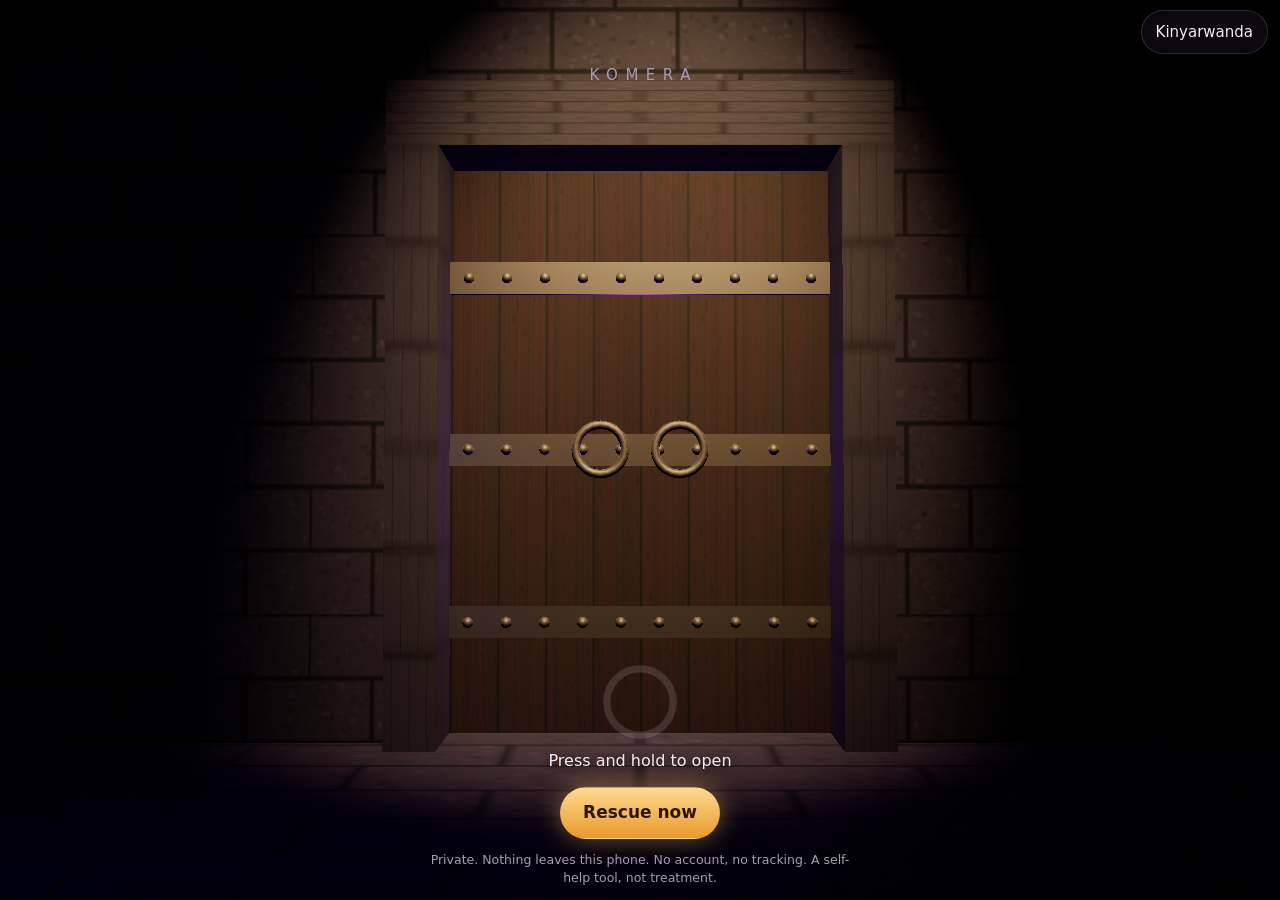
==== index.html @ edde90ae "Build the urge reset page Static site for GitHub Pages: a 3D gate and void with a 2D fallback, a tor" ====
<!doctype html>
<html lang="en">
<head>
<meta charset="utf-8">
<meta name="viewport" content="width=device-width, initial-scale=1, viewport-fit=cover">
<title>Komera</title>
<meta name="description" content="A private, free page to get through a strong urge in about 5 minutes.">
<meta name="theme-color" content="#050308">
<meta name="referrer" content="no-referrer">
<link rel="manifest" href="manifest.webmanifest">
<link rel="icon" href="icon.svg" type="image/svg+xml">
<link rel="stylesheet" href="css/style.css">
</head>
<body>
<!-- Layer 1: the simple (2D) scene. Always present, shown at once, and used
     on slow phones and with reduced motion. -->
<div id="flat" aria-hidden="true">
  <div class="fvoid"><i></i><i></i><i></i><i></i></div>
  <div class="fgate">
    <div class="fglow"></div>
    <div class="fdoor l"><b></b><b></b><b></b><u></u></div>
    <div class="fdoor r"><b></b><b></b><b></b><u></u></div>
    <div class="farch"></div>
  </div>
</div>
<!-- Layer 2: the 3D scene (Three.js), loaded only if the phone can run it. -->
<canvas id="gl" aria-hidden="true"></canvas>
<!-- Layer 3: darkness with a hole of light at the torch. -->
<div id="dark" aria-hidden="true"></div>
<!-- Layer 4: the path, threads, games and the wave are drawn here. -->
<canvas id="fx" aria-hidden="true"></canvas>
<!-- Layer 5: lanterns and thread labels (real buttons). -->
<div id="world"></div>
<!-- Layer 6: every screen, button and text. -->
<main id="ui"></main>
<div id="toast" role="status" aria-live="polite"></div>
<noscript><p style="color:#fff;padding:24px;font-family:sans-serif">This page needs JavaScript. Nothing you do here is sent anywhere.</p></noscript>
<script src="js/content.js"></script>
<script type="module" src="js/app.js"></script>
</body>
</html>
---- css/style.css ----
/* Komera: all styles. Dark by design: the page is a void lit by a torch. */
:root {
  --bg: #050308;
  --ink: #f3ecf7;
  --dim: #a99bb5;
  --line: rgba(255, 255, 255, .14);
  --panel: rgba(14, 9, 20, .9);
  --gold: #ffcf7a;
  --gold-deep: #e89a2c;
  --rose: #ff5d9e;
  --violet: #9a6bff;
  --ok: #7be0c0;
  --tx: 50vw;
  --ty: 60vh;
  --hold: 0;
  --safe-b: env(safe-area-inset-bottom, 0px);
  --safe-t: env(safe-area-inset-top, 0px);
}
* { box-sizing: border-box; -webkit-tap-highlight-color: transparent; }
html, body { height: 100%; margin: 0; }
body {
  background: var(--bg); color: var(--ink); overflow: hidden;
  font: 17px/1.5 system-ui, -apple-system, "Segoe UI", Roboto, "Noto Sans", sans-serif;
  overscroll-behavior: none; touch-action: manipulation;
  -webkit-user-select: none; user-select: none;
}
button, input, textarea { font: inherit; color: inherit; }
button { cursor: pointer; }
:focus-visible { outline: 3px solid var(--gold); outline-offset: 3px; }

#flat, #gl, #dark, #fx, #world, #ui { position: fixed; inset: 0; }
#gl, #fx { width: 100%; height: 100%; display: block; }
#gl { opacity: 0; transition: opacity 1.2s; }
#gl.on { opacity: 1; }
#fx { pointer-events: none; }
#world { pointer-events: none; overflow: hidden; }
#world > * { pointer-events: auto; }
#dark {
  opacity: 0; transition: opacity 1.5s; pointer-events: none;
  background: radial-gradient(circle at var(--tx) var(--ty),
    rgba(4, 2, 8, 0) 0, rgba(4, 2, 8, .15) 90px, rgba(4, 2, 8, .6) 240px, rgba(4, 2, 8, .74) 460px);
}
body.hub #dark { opacity: 1; }
body.busy #dark { opacity: 1; background: rgba(4, 2, 8, .8); }

/* ---------- Simple (2D) scene ---------- */
#flat { background: radial-gradient(120% 80% at 50% 110%, #1a0d24 0, #050308 60%); overflow: hidden; }
body.gl #flat { visibility: hidden; }
.fvoid { position: absolute; inset: 0; opacity: 0; transition: opacity 1.6s; }
body.void .fvoid { opacity: 1; }
.fvoid i {
  position: absolute; width: 120vmax; height: 26vmax; left: -20vmax; border-radius: 50%;
  background: linear-gradient(90deg, transparent, rgba(255, 93, 158, .34), rgba(154, 107, 255, .3), rgba(255, 207, 122, .2), transparent);
  filter: blur(26px); mix-blend-mode: screen; will-change: transform;
  animation: silk 26s ease-in-out infinite alternate;
}
.fvoid i:nth-child(1) { top: 8%; transform: rotate(-14deg); }
.fvoid i:nth-child(2) { top: 34%; animation-duration: 34s; animation-delay: -9s; opacity: .8; }
.fvoid i:nth-child(3) { top: 58%; animation-duration: 30s; animation-delay: -17s; opacity: .7; }
.fvoid i:nth-child(4) { top: 80%; animation-duration: 40s; animation-delay: -4s; opacity: .5; }
@keyframes silk {
  from { transform: translate3d(-8vmax, -3vmax, 0) rotate(-16deg) scaleY(.8); }
  to { transform: translate3d(8vmax, 4vmax, 0) rotate(12deg) scaleY(1.25); }
}
.fgate {
  position: absolute; left: 50%; bottom: 14vh; width: min(84vw, 56vh); height: min(72vh, 128vw);
  transform: translateX(-50%); perspective: 900px; transition: opacity 1.4s 1s;
}
body.void .fgate { opacity: 0; pointer-events: none; }
.farch {
  position: absolute; inset: -5% -9% 0; pointer-events: none; border-radius: 46% 46% 0 0 / 22% 22% 0 0;
  box-shadow: 0 0 0 100vmax #060409, inset 0 0 40px 12px #000, inset 0 0 0 10px #17121c;
}
.fglow {
  position: absolute; inset: 0; opacity: calc(.12 + var(--hold) * .88);
  background: radial-gradient(60% 70% at 50% 60%, #f6d9ff 0, #b45cff 30%, #3a1466 60%, #0a0410 100%);
}
.fdoor {
  position: absolute; top: 0; bottom: 0; width: 50%; transition: transform 2s cubic-bezier(.6, .05, .3, 1);
  background:
    linear-gradient(180deg, rgba(255, 214, 150, .16), transparent 30%, rgba(0, 0, 0, .55)),
    repeating-linear-gradient(90deg, #2a2028 0 22%, #1c151b 22% 23%, #251c23 23% 46%, #15101a 46% 47%),
    #221a22;
  box-shadow: inset 0 0 30px #000;
}
.fdoor.l { left: 0; transform-origin: 0 50%; border-radius: 92% 0 0 0 / 22% 0 0 0; transform: rotateY(calc(var(--hold) * 7deg)); }
.fdoor.r { right: 0; transform-origin: 100% 50%; border-radius: 0 92% 0 0 / 0 22% 0 0; transform: rotateY(calc(var(--hold) * -7deg)); }
body.open .fdoor.l { transform: rotateY(104deg); }
body.open .fdoor.r { transform: rotateY(-104deg); }
.fdoor b {
  position: absolute; left: 0; right: 0; height: 5.5%;
  background: linear-gradient(180deg, #55504f, #24201f 55%, #0e0c0c);
  box-shadow: 0 3px 6px #000;
}
.fdoor b:nth-child(1) { top: 24%; } .fdoor b:nth-child(2) { top: 52%; } .fdoor b:nth-child(3) { top: 80%; }
.fdoor u {
  position: absolute; top: 50%; width: 15%; aspect-ratio: 1; border-radius: 50%;
  border: 4px solid #6d6560; box-shadow: 0 3px 5px #000, inset 0 2px 3px #000;
}
.fdoor.l u { right: 10%; } .fdoor.r u { left: 10%; }
body.still .fvoid i, body.still .fdoor { animation: none; transition: none; }

/* ---------- Common UI ---------- */
#ui { display: flex; flex-direction: column; pointer-events: none; }
#ui > * { pointer-events: auto; }
.top {
  position: fixed; top: 0; left: 0; right: 0; z-index: 5; display: flex; justify-content: space-between;
  padding: calc(10px + var(--safe-t)) 12px 0; pointer-events: none;
}
.top button {
  pointer-events: auto; min-height: 44px; min-width: 44px; padding: 8px 14px; border-radius: 22px;
  background: rgba(20, 12, 28, .6); border: 1px solid var(--line); color: var(--ink); font-size: 15px;
  backdrop-filter: blur(6px); -webkit-backdrop-filter: blur(6px);
}
.btn {
  display: inline-flex; align-items: center; justify-content: center; gap: 8px; min-height: 52px;
  padding: 12px 22px; border-radius: 26px; border: 1px solid var(--line); background: rgba(255, 255, 255, .07);
  color: var(--ink); font-weight: 600; text-align: center;
}
.btn.gold {
  background: linear-gradient(180deg, #ffd98f, var(--gold-deep)); color: #2a1600; border-color: transparent;
  box-shadow: 0 0 26px rgba(255, 190, 90, .45);
}
.btn.ghost { background: transparent; }
.btn.danger { border-color: rgba(255, 110, 110, .5); color: #ffb3b3; }
.btn.wide { width: 100%; }
.btn:active { transform: scale(.98); }
.small { font-size: 14px; color: var(--dim); }
.center { text-align: center; }

/* ---------- Gate ---------- */
.gate {
  position: fixed; inset: 0; display: flex; flex-direction: column; align-items: center; justify-content: flex-end;
  padding: 0 18px calc(14px + var(--safe-b)); touch-action: none; text-align: center;
}
.gate h1 {
  position: absolute; top: calc(64px + var(--safe-t)); left: 0; right: 0; margin: 0; font-size: 15px;
  letter-spacing: .5em; text-indent: .5em; text-transform: uppercase; color: var(--dim); font-weight: 500;
}
.gate .line {
  position: absolute; top: 38%; left: 16px; right: 16px; font-size: clamp(22px, 6vw, 34px); font-weight: 600;
  opacity: calc(var(--hold) * 1.4); text-shadow: 0 2px 22px #000, 0 0 40px rgba(180, 92, 255, .8);
  transform: translateY(calc((1 - var(--hold)) * 12px)); pointer-events: none;
}
.gate .hold { margin-bottom: 14px; color: var(--ink); font-size: 16px; text-shadow: 0 1px 10px #000; opacity: calc(1 - var(--hold)); pointer-events: none; }
.gate .ring {
  width: 74px; height: 74px; margin-bottom: 10px; border-radius: 50%; pointer-events: none;
  background: conic-gradient(var(--gold) calc(var(--hold) * 360deg), rgba(255, 255, 255, .13) 0);
  -webkit-mask: radial-gradient(circle, transparent 29px, #000 30px); mask: radial-gradient(circle, transparent 29px, #000 30px);
}
.gate .row { display: flex; gap: 10px; align-items: center; justify-content: center; margin-bottom: 12px; }
.gate .legal { max-width: 34em; font-size: 12.5px; line-height: 1.4; color: var(--dim); text-shadow: 0 1px 6px #000; pointer-events: none; }

/* ---------- Hub (the void) ---------- */
.hint {
  position: fixed; left: 16px; right: 16px; top: calc(66px + var(--safe-t)); text-align: center; font-size: 15px;
  color: var(--ink); text-shadow: 0 1px 10px #000; pointer-events: none; transition: opacity .6s; z-index: 4;
}
.hint:not(:empty) { width: fit-content; max-width: calc(100% - 32px); margin: 0 auto; padding: 8px 14px; border-radius: 16px; background: rgba(10, 6, 14, .72); }
#world { z-index: 0; }
.hubbar { position: fixed; left: 0; right: 0; bottom: calc(14px + var(--safe-b)); display: flex; justify-content: center; pointer-events: none; }
.hubbar .btn { pointer-events: auto; }
.lantern {
  position: absolute; left: 0; top: 0; width: 132px; margin: -30px 0 0 -66px; min-height: 60px; padding: 8px 10px 8px 40px;
  border-radius: 30px; border: 1px solid rgba(255, 207, 122, .5); color: #ffe9c2; font-weight: 600; font-size: 15px;
  line-height: 1.15; text-align: left; background: rgba(40, 24, 8, .55); will-change: transform, opacity;
  box-shadow: 0 0 22px rgba(255, 180, 70, .28), inset 0 0 14px rgba(255, 180, 70, .15);
}
.lantern::before {
  content: ""; position: absolute; left: 10px; top: 50%; width: 20px; height: 26px; margin-top: -13px;
  border-radius: 8px 8px 6px 6px; background: radial-gradient(circle at 50% 60%, #fff6d8 0, #ffc45a 45%, #b9660f 100%);
  box-shadow: 0 0 16px 4px rgba(255, 190, 80, .7);
}
.thread {
  position: absolute; left: 0; top: 0; width: min(84vw, 340px); margin-left: calc(min(84vw, 340px) / -2);
  padding: 10px 14px; border-radius: 16px; border: 1px solid rgba(255, 93, 158, .45); background: rgba(30, 6, 18, .72);
  color: #ffd3e4; text-align: center; font-size: 16px; line-height: 1.3; will-change: transform, opacity;
}
.thread small { display: block; font-size: 11px; letter-spacing: .12em; text-transform: uppercase; color: #ff9cc2; }
.thread .a { display: none; margin-top: 8px; padding-top: 8px; border-top: 1px solid rgba(255, 207, 122, .4); color: #fff3d6; font-weight: 600; }
.thread .a small { color: var(--gold); }
.thread.shown { border-color: rgba(255, 207, 122, .7); }
.thread.shown .a { display: block; }
.thread.cut { transition: opacity .9s 2.4s; opacity: 0 !important; pointer-events: none; }
.endmark { position: absolute; left: 0; top: 0; width: 280px; margin-left: -140px; text-align: center; color: #fff3d6; font-weight: 600; text-shadow: 0 0 20px rgba(255, 190, 80, .8); }

/* ---------- Panels ---------- */
.panel {
  position: fixed; inset: 0; overflow-y: auto; -webkit-overflow-scrolling: touch; background: var(--panel);
  padding: calc(64px + var(--safe-t)) 18px calc(28px + var(--safe-b)); -webkit-user-select: text; user-select: text;
}
.panel .in { max-width: 34em; margin: 0 auto; }
.panel h2 { margin: 0 0 10px; font-size: 26px; line-height: 1.2; }
.panel h3 { margin: 26px 0 8px; font-size: 18px; color: var(--gold); }
.panel p { margin: 0 0 14px; }
.panel ul { margin: 0 0 14px; padding-left: 22px; }
.panel li { margin-bottom: 8px; }
.panel a { color: var(--gold); }
.stack { display: grid; gap: 12px; }
.card { display: block; width: 100%; text-align: left; padding: 16px; border-radius: 18px; border: 1px solid var(--line); background: rgba(255, 255, 255, .05); color: var(--ink); }
.card b { display: block; font-size: 18px; }
.card span { color: var(--dim); font-size: 15px; }
.rate { display: grid; grid-template-columns: repeat(5, 1fr); gap: 10px; margin: 18px 0 8px; }
.rate button { aspect-ratio: 1; min-height: 56px; border-radius: 18px; border: 1px solid var(--line); font-size: 22px; font-weight: 700; background: rgba(255, 255, 255, .06); }
.rate button:nth-child(n+7) { border-color: rgba(255, 93, 158, .6); }
.scale { display: flex; justify-content: space-between; color: var(--dim); font-size: 14px; }
.quote { margin: 0 0 18px; padding: 16px 18px; border-left: 3px solid var(--gold); background: rgba(255, 207, 122, .08); border-radius: 0 14px 14px 0; font-size: 20px; font-weight: 600; line-height: 1.3; }
.quote small { display: block; margin-bottom: 6px; font-size: 11px; letter-spacing: .14em; text-transform: uppercase; color: var(--gold); font-weight: 600; }
.plan { padding: 14px 16px; border-radius: 16px; border: 1px solid var(--line); background: rgba(255, 255, 255, .05); margin-bottom: 10px; }
.plan .acts { display: flex; gap: 8px; margin-top: 10px; }
.plan .acts button { min-height: 44px; padding: 6px 16px; border-radius: 22px; border: 1px solid var(--line); background: transparent; }
label { display: block; margin: 14px 0 6px; font-weight: 600; }
input[type=text], textarea {
  width: 100%; min-height: 52px; padding: 12px 14px; border-radius: 14px; border: 1px solid var(--line);
  background: rgba(0, 0, 0, .45); -webkit-user-select: text; user-select: text;
}
textarea { min-height: 84px; resize: vertical; }
.chips { display: grid; gap: 8px; margin: 8px 0 4px; }
.chips button { text-align: left; padding: 10px 14px; min-height: 44px; border-radius: 14px; border: 1px dashed var(--line); background: transparent; color: var(--dim); font-size: 15px; }
.toggle { display: flex; align-items: center; justify-content: space-between; gap: 14px; width: 100%; min-height: 56px; padding: 10px 0; background: none; border: 0; border-bottom: 1px solid var(--line); text-align: left; }
.toggle i { flex: none; width: 54px; height: 32px; border-radius: 16px; background: rgba(255, 255, 255, .16); position: relative; transition: background .2s; }
.toggle i::after { content: ""; position: absolute; top: 3px; left: 3px; width: 26px; height: 26px; border-radius: 50%; background: #fff; transition: transform .2s; }
.toggle[aria-pressed=true] i { background: var(--gold-deep); }
.toggle[aria-pressed=true] i::after { transform: translateX(22px); }
.seg { display: flex; gap: 8px; }
.seg button { flex: 1; min-height: 52px; border-radius: 16px; border: 1px solid var(--line); background: transparent; font-weight: 600; }
.seg button[aria-pressed=true] { background: rgba(255, 207, 122, .16); border-color: var(--gold); }
details { margin: 16px 0; border: 1px solid var(--line); border-radius: 14px; padding: 4px 14px; }
summary { min-height: 44px; display: flex; align-items: center; color: var(--dim); cursor: pointer; }
details p { font-size: 15px; color: var(--dim); }
.src { font-size: 14px; color: var(--dim); }
.src li { margin-bottom: 6px; }
.verify { color: #ffb86b; }

/* ---------- Activities (games, wave, movement) ---------- */
.act { position: fixed; inset: 0; touch-action: none; }
.act .bar { position: fixed; top: var(--safe-t); left: 0; right: 0; height: 4px; background: rgba(255, 255, 255, .1); }
.act .bar i { display: block; height: 100%; width: 0; background: linear-gradient(90deg, var(--violet), var(--gold)); }
.act .skip { position: fixed; top: calc(12px + var(--safe-t)); right: 12px; min-height: 44px; padding: 6px 16px; border-radius: 22px; border: 1px solid var(--line); background: rgba(10, 6, 14, .6); color: var(--dim); font-size: 14px; }
.act .say { position: fixed; left: 20px; right: 20px; top: 16%; text-align: center; font-size: clamp(20px, 5.4vw, 28px); font-weight: 600; line-height: 1.3; text-shadow: 0 2px 16px #000; pointer-events: none; transition: opacity .8s; }
.act .breath { position: fixed; left: 0; right: 0; bottom: calc(40px + var(--safe-b)); text-align: center; color: var(--gold); letter-spacing: .14em; text-transform: uppercase; font-size: 15px; pointer-events: none; }
.act .pad { position: fixed; left: 0; right: 0; bottom: calc(18px + var(--safe-b)); display: flex; justify-content: center; gap: 12px; }
.act .how { position: fixed; left: 20px; right: 20px; top: calc(64px + var(--safe-t)); text-align: center; color: var(--dim); font-size: 15px; pointer-events: none; transition: opacity 1s; }
.act .big { position: fixed; left: 24px; right: 24px; top: 34%; text-align: center; font-size: clamp(26px, 7vw, 40px); font-weight: 700; line-height: 1.2; }

#toast {
  position: fixed; left: 16px; right: 16px; bottom: calc(86px + var(--safe-b)); z-index: 9; margin: 0 auto; max-width: 30em;
  padding: 14px 18px; border-radius: 18px; background: rgba(40, 26, 6, .94); border: 1px solid rgba(255, 207, 122, .55);
  color: #fff3d6; font-weight: 600; text-align: center; opacity: 0; transform: translateY(12px); transition: opacity .5s, transform .5s; pointer-events: none;
}
#toast.on { opacity: 1; transform: none; }
#toast small { display: block; font-size: 11px; letter-spacing: .14em; text-transform: uppercase; color: var(--gold); margin-bottom: 4px; }

@media (prefers-reduced-motion: reduce) { * { scroll-behavior: auto !important; } }
body.still * { animation-duration: .001s !important; transition-duration: .001s !important; }
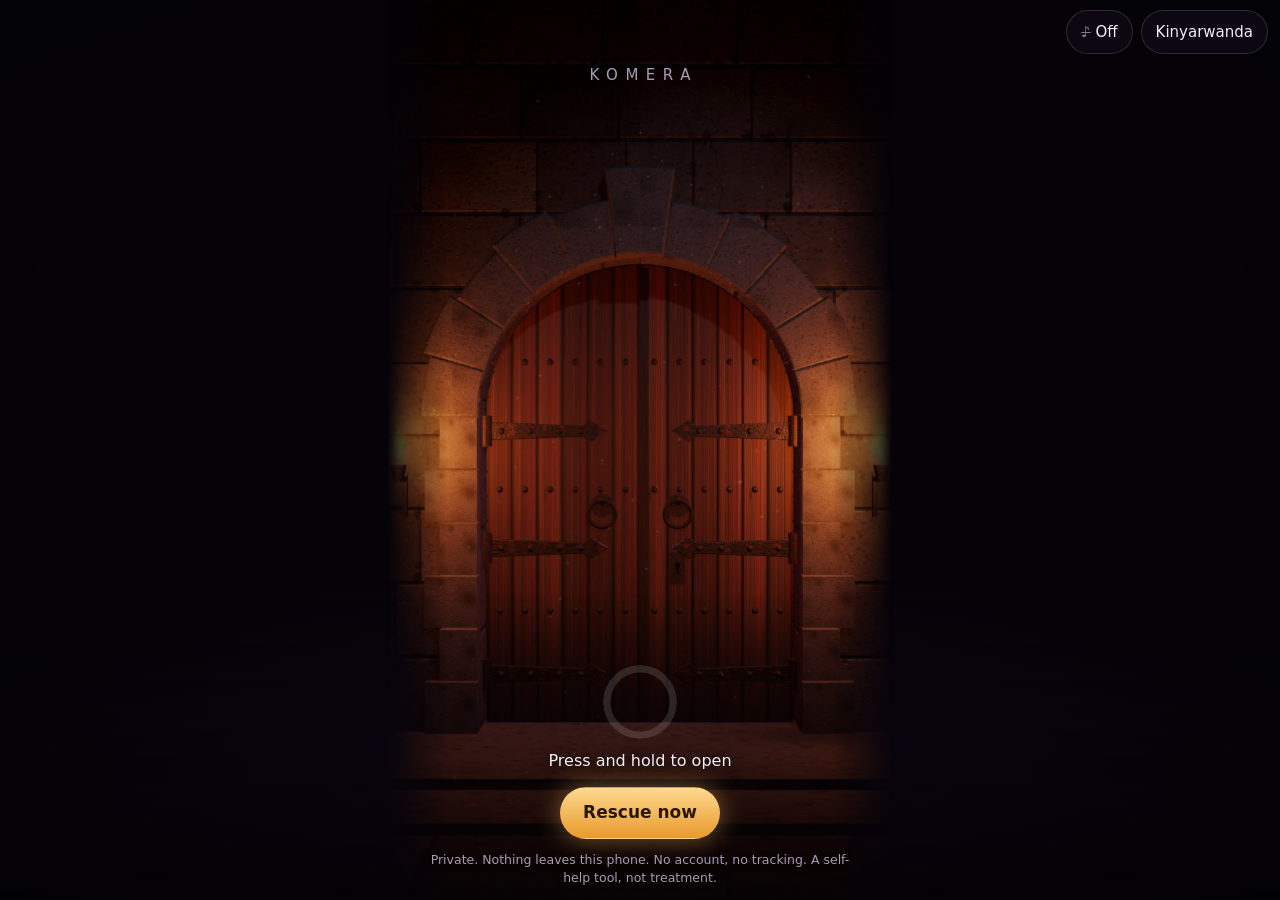
==== commit ecef1077: "Give the path a proper finish and rebuild the gate The end of the path now lifts the darkness, plays" ====
--- a/index.html
+++ b/index.html
@@ -16,12 +16,7 @@
      on slow phones and with reduced motion. -->
 <div id="flat" aria-hidden="true">
   <div class="fvoid"><i></i><i></i><i></i><i></i></div>
-  <div class="fgate">
-    <div class="fglow"></div>
-    <div class="fdoor l"><b></b><b></b><b></b><u></u></div>
-    <div class="fdoor r"><b></b><b></b><b></b><u></u></div>
-    <div class="farch"></div>
-  </div>
+  <div class="fgate"><div class="fopen"></div><div class="fglow"></div><div class="fdoor l"></div><div class="fdoor r"></div></div>
 </div>
 <!-- Layer 2: the 3D scene (Three.js), loaded only if the phone can run it. -->
 <canvas id="gl" aria-hidden="true"></canvas>
--- a/css/style.css
+++ b/css/style.css
@@ -62,43 +62,43 @@
   from { transform: translate3d(-8vmax, -3vmax, 0) rotate(-16deg) scaleY(.8); }
   to { transform: translate3d(8vmax, 4vmax, 0) rotate(12deg) scaleY(1.25); }
 }
+/* The simple gate is two pictures of the 3D gate (see tools/render-gate.js):
+   the doorway with the doors gone, and on top of it the two door leaves cut
+   out of the closed picture, which swing open. */
 .fgate {
-  position: absolute; left: 50%; bottom: 14vh; width: min(84vw, 56vh); height: min(72vh, 128vw);
-  transform: translateX(-50%); perspective: 900px; transition: opacity 1.4s 1s;
-}
-body.void .fgate { opacity: 0; pointer-events: none; }
-.farch {
-  position: absolute; inset: -5% -9% 0; pointer-events: none; border-radius: 46% 46% 0 0 / 22% 22% 0 0;
-  box-shadow: 0 0 0 100vmax #060409, inset 0 0 40px 12px #000, inset 0 0 0 10px #17121c;
-}
-.fglow {
-  position: absolute; inset: 0; opacity: calc(.12 + var(--hold) * .88);
-  background: radial-gradient(60% 70% at 50% 60%, #f6d9ff 0, #b45cff 30%, #3a1466 60%, #0a0410 100%);
-}
+  position: absolute; left: 50%; bottom: 0; width: min(100vw, 56.25vh); aspect-ratio: 9 / 16;
+  transform: translateX(-50%); transform-origin: 50% 55%; perspective: 1100px;
+  background: url(../img/gate-closed.jpg) center / 100% 100% no-repeat;
+  -webkit-mask-image: linear-gradient(to bottom, transparent 0, #000 16%); mask-image: linear-gradient(to bottom, transparent 0, #000 16%);
+  transition: transform 1.7s cubic-bezier(.5, 0, .8, .4), opacity 1.1s .5s;
+}
+body.void .fgate { transform: translateX(-50%) scale(2.7); opacity: 0; pointer-events: none; }
+@media (min-aspect-ratio: 9/16) {            /* wide screens: fade the sides of the picture into the dark */
+  .fgate { -webkit-mask-image: linear-gradient(to right, transparent 0, #000 12%, #000 88%, transparent 100%); mask-image: linear-gradient(to right, transparent 0, #000 12%, #000 88%, transparent 100%); }
+}
+.fopen { position: absolute; inset: 0; background: url(../img/gate-open.jpg) center / 100% 100% no-repeat; opacity: 0; transition: opacity .3s; }
+body.open .fopen { opacity: 1; }
 .fdoor {
-  position: absolute; top: 0; bottom: 0; width: 50%; transition: transform 2s cubic-bezier(.6, .05, .3, 1);
-  background:
-    linear-gradient(180deg, rgba(255, 214, 150, .16), transparent 30%, rgba(0, 0, 0, .55)),
-    repeating-linear-gradient(90deg, #2a2028 0 22%, #1c151b 22% 23%, #251c23 23% 46%, #15101a 46% 47%),
-    #221a22;
-  box-shadow: inset 0 0 30px #000;
-}
-.fdoor.l { left: 0; transform-origin: 0 50%; border-radius: 92% 0 0 0 / 22% 0 0 0; transform: rotateY(calc(var(--hold) * 7deg)); }
-.fdoor.r { right: 0; transform-origin: 100% 50%; border-radius: 0 92% 0 0 / 0 22% 0 0; transform: rotateY(calc(var(--hold) * -7deg)); }
-body.open .fdoor.l { transform: rotateY(104deg); }
-body.open .fdoor.r { transform: rotateY(-104deg); }
-.fdoor b {
-  position: absolute; left: 0; right: 0; height: 5.5%;
-  background: linear-gradient(180deg, #55504f, #24201f 55%, #0e0c0c);
-  box-shadow: 0 3px 6px #000;
-}
-.fdoor b:nth-child(1) { top: 24%; } .fdoor b:nth-child(2) { top: 52%; } .fdoor b:nth-child(3) { top: 80%; }
-.fdoor u {
-  position: absolute; top: 50%; width: 15%; aspect-ratio: 1; border-radius: 50%;
-  border: 4px solid #6d6560; box-shadow: 0 3px 5px #000, inset 0 2px 3px #000;
-}
-.fdoor.l u { right: 10%; } .fdoor.r u { left: 10%; }
-body.still .fvoid i, body.still .fdoor { animation: none; transition: none; }
+  position: absolute; top: 29.671%; height: 50.329%; width: 29.825%;
+  background: url(../img/gate-closed.jpg) no-repeat; background-size: 335.29% 198.69%;
+  transition: transform 2.3s cubic-bezier(.55, .05, .3, 1), filter 2.3s; backface-visibility: hidden;
+}
+.fdoor.l { left: 20.175%; transform-origin: 0 50%; background-position: 28.750% 59.735%; clip-path: polygon(0 100%, 100% 100%, 100.00% 0.00%, 82.64% 0.51%, 65.80% 2.01%, 50.00% 4.47%, 35.72% 7.80%, 23.40% 11.91%, 13.40% 16.67%, 6.03% 21.93%, 1.52% 27.54%, 0.00% 33.33%); transform: rotateY(calc(var(--hold) * 5deg)); }
+.fdoor.r { left: 50%; transform-origin: 100% 50%; background-position: 71.250% 59.735%; clip-path: polygon(100% 100%, 0 100%, 0.00% 0.00%, 17.36% 0.51%, 34.20% 2.01%, 50.00% 4.47%, 64.28% 7.80%, 76.60% 11.91%, 86.60% 16.67%, 93.97% 21.93%, 98.48% 27.54%, 100.00% 33.33%); transform: rotateY(calc(var(--hold) * -5deg)); }
+body.open .fdoor.l { transform: rotateY(98deg); filter: brightness(.45); }
+body.open .fdoor.r { transform: rotateY(-98deg); filter: brightness(.45); transition-delay: .12s; }
+.fglow {                                   /* light between the leaves while the gate is held */
+  position: absolute; left: 49.3%; width: 1.4%; top: 29.671%; height: 50.329%; opacity: var(--hold); z-index: 1;
+  background: linear-gradient(to bottom, rgba(240, 210, 255, 0), #f3dcff 12%, #fff 60%, #e8c4ff); filter: blur(2px); box-shadow: 0 0 22px 6px rgba(190, 110, 255, .7);
+}
+body.open .fglow { opacity: 0; transition: opacity .6s; }
+#flat::after {                              /* the light that rises when the path is open */
+  content: ""; position: absolute; inset: 0; opacity: 0; transition: opacity 3s; pointer-events: none;
+  background: radial-gradient(130% 62% at 50% 108%, rgba(255, 214, 150, .62), rgba(255, 150, 190, .2) 45%, transparent 70%);
+}
+body.dawn #flat::after { opacity: 1; }
+body.dawn .fvoid i { filter: blur(26px) brightness(1.7); }
+body.still .fvoid i, body.still .fdoor, body.still .fgate { animation: none; transition: none; }
 
 /* ---------- Common UI ---------- */
 #ui { display: flex; flex-direction: column; pointer-events: none; }
@@ -112,6 +112,8 @@
   background: rgba(20, 12, 28, .6); border: 1px solid var(--line); color: var(--ink); font-size: 15px;
   backdrop-filter: blur(6px); -webkit-backdrop-filter: blur(6px);
 }
+.top span { display: flex; gap: 8px; pointer-events: none; }
+.top s { opacity: .5; }
 .btn {
   display: inline-flex; align-items: center; justify-content: center; gap: 8px; min-height: 52px;
   padding: 12px 22px; border-radius: 26px; border: 1px solid var(--line); background: rgba(255, 255, 255, .07);
@@ -130,6 +132,7 @@
 
 /* ---------- Gate ---------- */
 .gate {
+  background: radial-gradient(130% 95% at 50% 50%, transparent 42%, rgba(0, 0, 0, .7) 100%), linear-gradient(to top, rgba(3, 2, 6, .9), transparent 34%);
   position: fixed; inset: 0; display: flex; flex-direction: column; align-items: center; justify-content: flex-end;
   padding: 0 18px calc(14px + var(--safe-b)); touch-action: none; text-align: center;
 }
@@ -183,6 +186,20 @@
 .thread.shown .a { display: block; }
 .thread.cut { transition: opacity .9s 2.4s; opacity: 0 !important; pointer-events: none; }
 .endmark { position: absolute; left: 0; top: 0; width: 280px; margin-left: -140px; text-align: center; color: #fff3d6; font-weight: 600; text-shadow: 0 0 20px rgba(255, 190, 80, .8); }
+
+/* ---------- The end of the path ---------- */
+.finale { position: fixed; inset: 0; overflow-y: auto; padding: calc(72px + var(--safe-t)) 18px calc(26px + var(--safe-b)); text-align: center; }
+.finale .in { max-width: 30em; margin: 0 auto; }
+.finale h2 { margin: 6vh 0 10px; font-size: clamp(30px, 8.6vw, 46px); line-height: 1.1; color: #fff3d6; text-shadow: 0 0 34px rgba(255, 190, 90, .85), 0 2px 12px #000; }
+.finale p { margin: 0 auto 20px; max-width: 24em; text-shadow: 0 1px 10px #000; }
+.finale .quote { text-align: left; background: rgba(30, 18, 6, .6); }
+.finale .ring { display: grid; grid-template-columns: 1fr 1fr; gap: 12px; margin: 22px 0 18px; }
+.finale .lantern { position: relative; width: auto; margin: 0; min-height: 66px; font-size: 16px; background: rgba(48, 28, 8, .72); box-shadow: 0 0 30px rgba(255, 180, 70, .42), inset 0 0 16px rgba(255, 180, 70, .2); }
+.finale .lantern:first-child { grid-column: 1 / -1; }
+.finale .in > * { animation: rise 1.1s cubic-bezier(.2, .7, .2, 1) both; }
+.finale .in > :nth-child(2) { animation-delay: .5s; } .finale .in > :nth-child(3) { animation-delay: 1s; }
+.finale .in > :nth-child(4) { animation-delay: 1.5s; } .finale .in > :nth-child(5) { animation-delay: 2.1s; }
+@keyframes rise { from { opacity: 0; transform: translateY(26px); } to { opacity: 1; transform: none; } }
 
 /* ---------- Panels ---------- */
 .panel {
